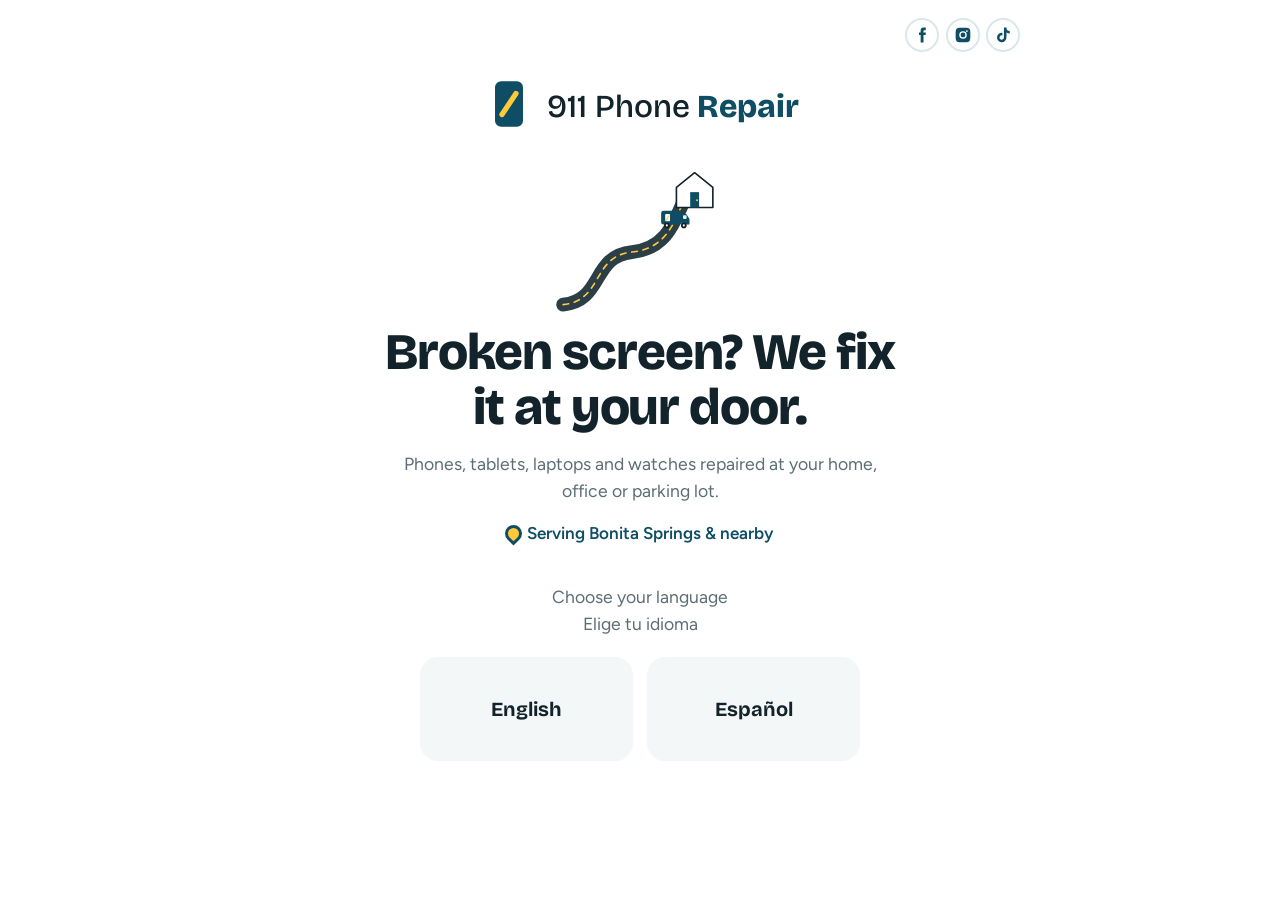
==== bonita-springs/index.html @ 2655f876 "Remove Fort Lauderdale index HTML file" ====
<!DOCTYPE html>
<html lang="en">
<head>
  <meta charset="UTF-8">
  <meta name="viewport" content="width=device-width, initial-scale=1, viewport-fit=cover">
  <title>911 Phone Repair Bonita Springs | Door-to-door device repair</title>
  <meta name="description" content="Phone, tablet, laptop and watch repair at your door in Bonita Springs. See prices and book on WhatsApp.">
  <link rel="preconnect" href="https://fonts.googleapis.com">
  <link rel="preconnect" href="https://fonts.gstatic.com" crossorigin>
  <link href="https://fonts.googleapis.com/css2?family=Bricolage+Grotesque:opsz,wght@12..96,500;12..96,700;12..96,800&family=Figtree:wght@400;500;600;700&display=swap" rel="stylesheet">
  <link rel="stylesheet" href="../css/style.css">
  <link rel="icon" href="/favicon.ico" sizes="48x48">
  <link rel="icon" href="/favicon-192.png" sizes="192x192" type="image/png">
  <link rel="icon" href="/favicon.svg" type="image/svg+xml">
  <link rel="apple-touch-icon" href="/apple-touch-icon.png">
</head>
<body data-location="bonitaSprings">

  <!-- Header: shown on every step except the welcome screen -->
  <header class="topbar" id="topbar" hidden>
    <div class="shell topbar-row">
      <button class="logo" type="button" data-action="home" aria-label="Go to start">
        <span class="logo-mark" aria-hidden="true">
          <svg viewBox="0 0 32 32" width="30" height="30"><rect x="8" y="3" width="16" height="26" rx="3.5" fill="currentColor"/><path d="M12 22 L20 10" stroke="var(--sun)" stroke-width="3" stroke-linecap="round"/></svg>
        </span>
        <span class="logo-text">911 Phone <b> Repair</b></span>
      </button>
      <button class="back-link" type="button" data-action="back" id="back-btn"></button>
    </div>
  </header>

  <!-- All screens are drawn into this element by js/app.js -->
  <main id="app" class="shell" aria-live="polite"></main>

  <!-- Data and translations first, then the app -->
  <script src="../js/config.js"></script>
  <script src="../js/catalog.js"></script>
  <script src="../js/i18n.js"></script>
  <script src="../js/app.js"></script>
</body>
</html>
---- css/style.css ----
/* ===== Tokens ===== */
:root {
  --sea: #0E4D64;
  --sea-2: #0A3A4C;
  --sun: #FFC93C;
  --sky: #E6F3F6;
  --paper: #FFFFFF;
  --ink: #13232B;
  --muted: #5B6E75;
  --road: #2C3E46;
  --line: #DCE7EA;
  --bg: #FFFFFF;
  --card: #F3F7F8;
  --card-hover: #E7EFF1;
  --green: #1E8A4C;
  --amber: #D98A00;
  --black: #13232B;
  --on-black: #FFFFFF;
  --danger: #C93C3C;
  --display: "Bricolage Grotesque", "Segoe UI", system-ui, sans-serif;
  --body: "Figtree", "Segoe UI", system-ui, -apple-system, sans-serif;
  --radius: 18px;
  color-scheme: light;
  box-sizing: border-box;
  padding-top: env(safe-area-inset-top, 0px);
  padding-bottom: env(safe-area-inset-bottom, 0px);
}
@media (prefers-color-scheme: dark) {
  :root {
    --sea: #4FB3D1;
    --sea-2: #0F2E3A;
    --sky: #17323C;
    --paper: #1C2F37;
    --ink: #EAF2F4;
    --muted: #A3B8BF;
    --road: #3A515A;
    --line: #2A3F47;
    --bg: #0F1D23;
    --card: #172A31;
    --card-hover: #1E363E;
    --green: #5BD18D;
    --amber: #F2B441;
    --black: #F2F6F7;
    --on-black: #0F1D23;
    --danger: #FF7B7B;
    color-scheme: dark;
  }
}

*, *::before, *::after { box-sizing: inherit; margin: 0; padding: 0; }
html { scroll-behavior: smooth; }
body { font-family: var(--body); font-size: 1.0625rem; line-height: 1.55; color: var(--ink); background: var(--bg); -webkit-font-smoothing: antialiased; min-height: 100%; }
button, input, select, textarea { font: inherit; color: inherit; }
button { cursor: pointer; }
:focus-visible { outline: 3px solid var(--sun); outline-offset: 2px; border-radius: 6px; }
[hidden] { display: none !important; }

.shell { width: min(760px, 100% - 2.5rem); margin-inline: auto; }

/* ===== Header ===== */
.topbar { position: sticky; top: env(safe-area-inset-top, 0px); z-index: 10; background: color-mix(in srgb, var(--bg) 92%, transparent); backdrop-filter: blur(10px); }
body::before { content: ""; position: fixed; inset: 0 0 auto; height: env(safe-area-inset-top, 0px); z-index: 11; background: var(--bg); }
.topbar-row { display: flex; align-items: center; justify-content: space-between; height: 72px; }
.logo { display: flex; align-items: center; gap: .55rem; background: none; border: 0; color: var(--sea); padding: 0; }
.logo-text { font-family: var(--display); font-weight: 500; font-size: 1.2rem; color: var(--ink); }
.logo-text b { font-weight: 800; color: var(--sea); }
.back-link { background: none; border: 0; color: var(--sea); font-weight: 600; font-size: 1.05rem; padding: .5rem 0 .5rem .5rem; }
.back-link:hover { text-decoration: underline; }

/* ===== Welcome ===== */
.welcome { text-align: center; padding: clamp(2rem, 6vw, 4rem) 0 4rem; display: flex; flex-direction: column; align-items: center; }
.welcome-logo { display: flex; align-items: center; gap: .6rem; color: var(--sea); }
.logo-text.big { font-size: clamp(1.4rem, 4vw, 2rem); white-space: nowrap; }
.hero-art { width: min(340px, 80%); margin: 1.5rem auto .5rem; }
.welcome h1 { font-family: var(--display); font-weight: 800; font-size: clamp(2rem, 6vw, 3.2rem); line-height: 1.08; letter-spacing: -0.02em; max-width: 16ch; }
.welcome-sub { color: var(--muted); max-width: 44ch; margin-top: .9rem; font-size: 1.1rem; }
.area { display: inline-flex; align-items: center; gap: .5rem; font-weight: 600; color: var(--sea); margin-top: 1rem; }
/* Social icons: top-right corner of every screen */
.social { display: flex; gap: .4rem; }
.social a { display: grid; place-items: center; width: 34px; height: 34px; border-radius: 50%; border: 2px solid var(--line); color: var(--sea); transition: border-color .15s, color .15s; }
.social svg { width: 18px; height: 18px; }
.topbar .social { margin-left: auto; margin-right: .75rem; }
.welcome > .social { align-self: flex-end; margin: calc(-1 * clamp(2rem, 6vw, 4rem) + 1.1rem) 0 1.5rem; }
.social a:hover { border-color: var(--sea); color: var(--ink); }
.pin { width: 11px; height: 11px; border-radius: 50% 50% 50% 0; transform: rotate(-45deg); background: var(--sun); box-shadow: 0 0 0 3px var(--sea); }
.lang-q { color: var(--muted); margin: 2.25rem 0 1.25rem; font-size: 1.1rem; }
.lang-grid { width: min(440px, 100%); }

.route-svg { width: 50%; height: auto; display: block; margin: 0 auto; }
.road-dash { animation: dash 1.6s linear infinite; }
@keyframes dash { to { stroke-dashoffset: -28; } }
.van { offset-path: path("M20 350 C 120 340, 90 230, 190 220 S 300 120, 330 70"); offset-rotate: 0deg; animation: drive 3.2s cubic-bezier(.45,0,.25,1) .3s both; }
@keyframes drive { from { offset-distance: 0%; } to { offset-distance: 82%; } }

/* ===== Step layout ===== */
.step { padding: 1.25rem 0 4rem; animation: enter .25s ease; }
@keyframes enter { from { opacity: 0; transform: translateY(8px); } to { opacity: 1; transform: none; } }
.step-label { color: var(--sea); font-weight: 600; font-size: .95rem; margin-bottom: .3rem; }
.step-title { font-family: var(--display); font-weight: 700; font-size: clamp(1.75rem, 5vw, 2.4rem); line-height: 1.1; letter-spacing: -0.02em; }
.crumbs { display: flex; flex-wrap: wrap; align-items: center; gap: .25rem .5rem; margin: .75rem 0 1.5rem; padding-bottom: 1.25rem; border-bottom: 1px solid var(--line); font-size: .98rem; }
.crumb-home { background: none; border: 0; color: var(--sea); font-weight: 600; padding: 0; display: inline-flex; align-items: center; gap: .3rem; }
.crumb-home::before { content: ""; width: 12px; height: 12px; border: 2px solid currentColor; border-radius: 50%; }
.crumb { color: var(--muted); }
.crumb::before, .crumb-home + .crumb::before { content: "›"; margin-right: .5rem; color: var(--line); }
.crumb.current { color: var(--ink); font-weight: 600; }

/* ===== Cards ===== */
.card-grid { display: grid; grid-template-columns: repeat(2, minmax(0, 1fr)); gap: .9rem; }
.card {
  display: flex; flex-direction: column; align-items: flex-start; gap: .2rem; text-align: left;
  padding: 1.5rem; min-height: 6.5rem; background: var(--card); border: 2px solid transparent; border-radius: var(--radius);
  transition: background-color .15s, border-color .15s, transform .1s;
}
.card:hover { background: var(--card-hover); }
.card:active { transform: scale(.98); }
.card.wide { grid-column: 1 / -1; }
.card.center { align-items: center; text-align: center; justify-content: center; }
.card-icon { color: var(--sea); margin-bottom: 1rem; }
.card-title { font-family: var(--display); font-weight: 700; font-size: 1.25rem; line-height: 1.2; }
.card-sub { color: var(--muted); font-size: .98rem; }
.card-price { color: var(--green); font-weight: 700; margin-top: .15rem; }
.card-price.ask { color: var(--muted); font-weight: 500; }
.compact .card { padding: 1.1rem 1.25rem; min-height: 0; border-radius: 14px; }
.compact .card-title { font-family: var(--body); font-weight: 600; font-size: 1.05rem; }

/* ===== Row list ===== */
.row-list { list-style: none; border-top: 1px solid var(--line); }
.row-list li { border-bottom: 1px solid var(--line); }
.row { width: 100%; display: flex; align-items: center; justify-content: space-between; gap: 1rem; text-align: left; background: none; border: 0; padding: 1.2rem .25rem; }
.row:hover .row-title { color: var(--sea); }
.row-title { display: block; font-size: 1.15rem; font-weight: 500; }
.row-sub { display: block; color: var(--muted); font-size: .95rem; }
.chev { width: 9px; height: 9px; border-right: 2.5px solid var(--muted); border-top: 2.5px solid var(--muted); transform: rotate(45deg); flex: none; }

/* ===== Notes, compare ===== */
.note { display: flex; align-items: center; gap: .75rem; padding: 1rem 1.25rem; margin-bottom: 1.25rem; border-radius: 14px; background: var(--sky); color: var(--sea); font-weight: 600; }
.tick, .pros li::before { content: ""; width: 7px; height: 13px; border-right: 2.5px solid currentColor; border-bottom: 2.5px solid currentColor; transform: rotate(40deg) translate(-1px,-2px); flex: none; }
.compare { margin-top: 2rem; padding-top: 1.75rem; border-top: 1px solid var(--line); display: grid; gap: 1.75rem; }
.compare-h { font-family: var(--display); font-size: 1.3rem; }
.q-name { display: flex; flex-wrap: wrap; align-items: center; gap: .5rem; font-family: var(--display); font-size: 1.25rem; margin-bottom: .75rem; }
.q-name.premium { color: var(--sea); }
.badge { font-family: var(--body); font-size: .8rem; font-weight: 600; color: var(--sea); border: 1.5px solid var(--sea); padding: .15rem .6rem; border-radius: 999px; }
.pros, .cons { list-style: none; display: grid; gap: .45rem; }
.pros li, .cons li { display: flex; align-items: center; gap: .75rem; }
.pros li::before { content: ""; color: var(--green); display: inline-block; }
.pros.accent { margin-top: .75rem; }
.pros.accent li { color: var(--sea); font-weight: 600; }
.cons li::before { content: ""; width: 8px; height: 8px; border: 2px solid var(--amber); border-radius: 50%; flex: none; margin-inline: 0 .1rem; }
.cons li { color: var(--muted); }
.compare-foot { color: var(--muted); font-size: .92rem; text-align: center; }

/* ===== Summary ===== */
.summary { background: var(--card); border-radius: 14px; overflow: hidden; margin-bottom: 1.75rem; }
.summary div { display: flex; justify-content: space-between; gap: 1rem; padding: .9rem 1.25rem; }
.summary div + div { border-top: 1px solid var(--line); }
.summary dt { color: var(--muted); }
.summary dd { font-weight: 700; text-align: right; }

/* ===== Form ===== */
.form { display: grid; gap: .9rem; }
.field-grid { display: grid; grid-template-columns: 1fr 1fr; gap: 1.1rem 1rem; }
.field { grid-column: 1 / -1; display: grid; gap: .4rem; }
.field.half { grid-column: span 1; }
.field label { font-weight: 600; font-size: .95rem; }
.req { color: var(--danger); }
.opt { color: var(--muted); font-weight: 400; }
.field input, .field select, .field textarea {
  width: 100%; padding: .95rem 1.1rem; border-radius: 14px; border: 2px solid var(--line); background: var(--card);
  font-size: 1rem; appearance: none;
}
.field select { background-image: linear-gradient(45deg, transparent 50%, var(--muted) 50%), linear-gradient(135deg, var(--muted) 50%, transparent 50%); background-position: calc(100% - 22px) 52%, calc(100% - 16px) 52%; background-size: 6px 6px; background-repeat: no-repeat; padding-right: 2.75rem; }
.field input:focus, .field select:focus, .field textarea:focus { outline: none; border-color: var(--sea); background: var(--bg); }
.field .invalid { border-color: var(--danger); }
.hint { color: var(--muted); font-size: .9rem; }
.form-msg { min-height: 1.2em; font-weight: 600; font-size: .95rem; }
.form-msg.error { color: var(--danger); }
.form-msg.ok { color: var(--green); }

.btn { display: flex; align-items: center; justify-content: center; gap: .6rem; width: 100%; padding: 1.1rem 1.5rem; border-radius: 14px; font-weight: 600; font-size: 1.1rem; border: 2px solid transparent; transition: transform .1s, opacity .15s; }
.btn:active { transform: scale(.98); }
.btn-black { background: var(--black); color: var(--on-black); }
.btn-black:hover { opacity: .9; }
.send-row { display: grid; grid-template-columns: 1fr 1fr; gap: .75rem; }
.send-row .btn { padding-inline: .75rem; }
@media (max-width: 420px) { .send-row { grid-template-columns: 1fr; } }
.btn-outline { background: transparent; border-color: var(--line); color: var(--muted); font-weight: 500; }
.btn-outline:hover { border-color: var(--muted); color: var(--ink); }

/* ===== Responsive ===== */
@media (max-width: 560px) {
  .shell { width: min(760px, 100% - 2rem); }
  .card-grid { grid-template-columns: 1fr; }
  .lang-grid { grid-template-columns: 1fr 1fr; }
  .compact.card-grid { grid-template-columns: 1fr 1fr; gap: .6rem; }
  .compact .card { padding: .9rem 1rem; }
  .compact .card-title { font-size: .98rem; }
  .field.half { grid-column: 1 / -1; }
  .card { min-height: 0; padding: 1.25rem; flex-direction: row; flex-wrap: wrap; align-items: center; column-gap: 1rem; }
  .card .card-icon { margin: 0; }
  .card .card-sub { flex-basis: 100%; }
  .card:has(.card-icon) { display: grid; grid-template-columns: auto 1fr; }
  .card:has(.card-icon) .card-icon { grid-row: span 2; }
  .card:has(.card-icon) .card-sub { grid-column: 2; }
  .card.center { flex-direction: column; }
  .compact .card { flex-direction: column; align-items: flex-start; }
  .logo-text { font-size: 1.05rem; }
}
@media (max-width: 360px) { .compact.card-grid { grid-template-columns: 1fr; } }
/* Small phones: logo mark only in the header so the social icons fit */
@media (max-width: 400px) { .topbar .logo-text { display: none; } }

@media (prefers-reduced-motion: reduce) {
  html { scroll-behavior: auto; }
  .road-dash, .van, .step { animation: none; }
  .van { offset-distance: 82%; }
}
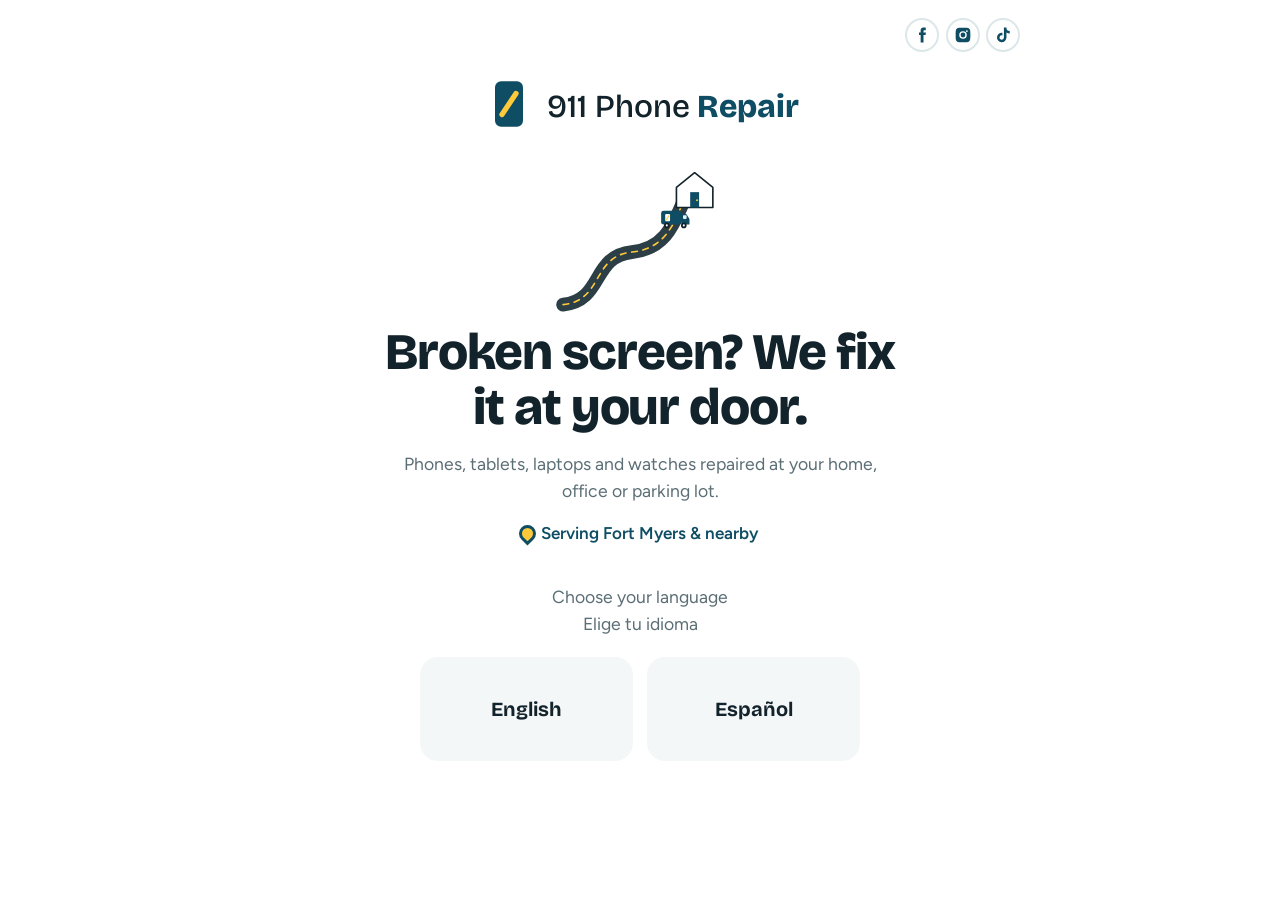
==== commit 1999eaee: "Update business name to include "LLC" in titles and configuration" ====
--- a/bonita-springs/index.html
+++ b/bonita-springs/index.html
@@ -3,7 +3,7 @@
 <head>
   <meta charset="UTF-8">
   <meta name="viewport" content="width=device-width, initial-scale=1, viewport-fit=cover">
-  <title>911 Phone Repair Bonita Springs | Door-to-door device repair</title>
+  <title>911 Phone Repair LLC Bonita Springs | Door-to-door device repair</title>
   <meta name="description" content="Phone, tablet, laptop and watch repair at your door in Bonita Springs. See prices and book on WhatsApp.">
   <link rel="preconnect" href="https://fonts.googleapis.com">
   <link rel="preconnect" href="https://fonts.gstatic.com" crossorigin>
